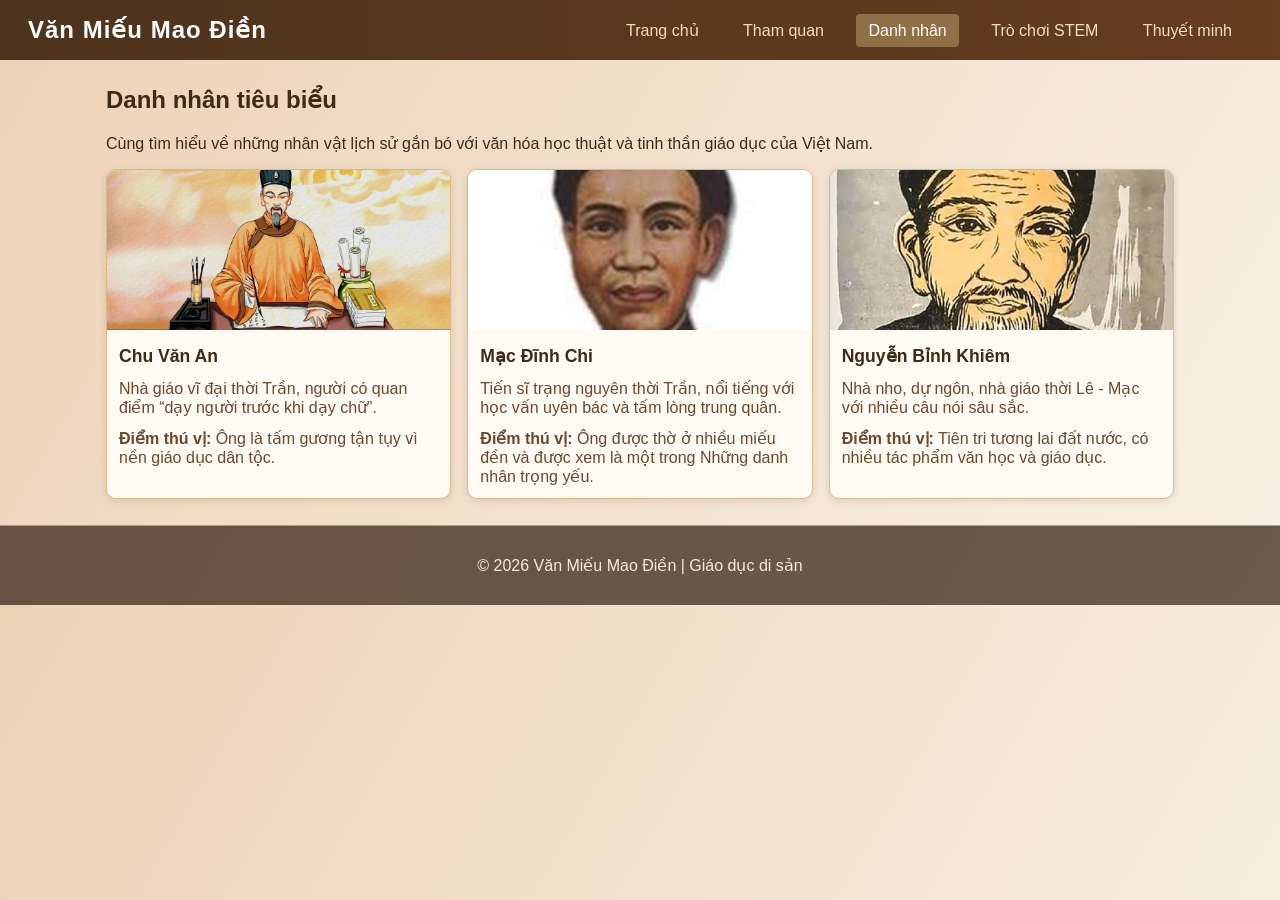
==== heroes.html @ 190a0b34 "Add Văn Miếu Mao Điền educational website" ====
<!DOCTYPE html>
<html lang="vi">
<head>
  <meta charset="UTF-8" />
  <meta name="viewport" content="width=device-width, initial-scale=1.0" />
  <title>Danh nhân Văn Miếu Mao Điền</title>
  <link rel="stylesheet" href="style.css" />
</head>
<body>
  <header class="site-header">
    <div class="logo">Văn Miếu Mao Điền</div>
    <nav class="main-nav">
      <a href="index.html">Trang chủ</a>
      <a href="tour.html">Tham quan</a>
      <a href="heroes.html" class="active">Danh nhân</a>
      <a href="stem.html">Trò chơi STEM</a>
      <a href="audio.html">Thuyết minh</a>
    </nav>
  </header>

  <main class="container">
    <section>
      <h1>Danh nhân tiêu biểu</h1>
      <p>Cùng tìm hiểu về những nhân vật lịch sử gắn bó với văn hóa học thuật và tinh thần giáo dục của Việt Nam.</p>
      <div class="card-grid">
        <article class="card">
          <img src="Chu Văn An.jpeg" alt="Chu Văn An" />
          <h3>Chu Văn An</h3>
          <p>Nhà giáo vĩ đại thời Trần, người có quan điểm “dạy người trước khi dạy chữ”.</p>
          <p><strong>Điểm thú vị:</strong> Ông là tấm gương tận tụy vì nền giáo dục dân tộc.</p>
        </article>
        <article class="card">
          <img src="Mạc Đĩnh Chi.jpeg" alt="Mạc Đĩnh Chi" />
          <h3>Mạc Đĩnh Chi</h3>
          <p>Tiến sĩ trạng nguyên thời Trần, nổi tiếng với học vấn uyên bác và tấm lòng trung quân.</p>
          <p><strong>Điểm thú vị:</strong> Ông được thờ ở nhiều miếu đền và được xem là một trong Những danh nhân trọng yếu.</p>
        </article>
        <article class="card">
          <img src="Nguyễn Bỉnh Khiêm.jpeg" alt="Nguyễn Bỉnh Khiêm" />
          <h3>Nguyễn Bỉnh Khiêm</h3>
          <p>Nhà nho, dự ngôn, nhà giáo thời Lê - Mạc với nhiều câu nói sâu sắc.</p>
          <p><strong>Điểm thú vị:</strong> Tiên tri tương lai đất nước, có nhiều tác phẩm văn học và giáo dục.</p>
        </article>
      </div>
    </section>
  </main>

  <footer class="site-footer">
    <p>© 2026 Văn Miếu Mao Điền | Giáo dục di sản</p>
  </footer>

  <script src="script.js"></script>
</body>
</html>
---- style.css ----
:root {
  --bg: #f3e7ce;
  --bg-dark: #2f1a0f;
  --panel: #f8f1e5;
  --text: #3e2a19;
  --text-muted: #6a4730;
  --gold: #b8860b;
  --gold-dark: #8f6917;
}
* { box-sizing: border-box; }
body {
  margin: 0;
  font-family: 'Segoe UI', Tahoma, Geneva, Verdana, sans-serif;
  background: linear-gradient(120deg, #edd2b6 0%, #f8f1e5 100%);
  color: var(--text);
}
.site-header {
  background: linear-gradient(90deg, rgba(71,45,23,0.96) 0%, rgba(99,56,27,0.98) 100%);
  color: #fff;
  padding: 16px 28px;
  display: flex;
  align-items: center;
  justify-content: space-between;
  position: sticky;
  top: 0;
  z-index: 100;
}
.logo { font-weight: 700; font-size: 1.5rem; letter-spacing: 1px; }
.main-nav a {
  margin: 0 8px;
  color: #f2dfb5;
  text-decoration: none;
  padding: 8px 12px;
  border-radius: 4px;
}
.main-nav a.active,
.main-nav a:hover { background: rgba(255, 235, 163, 0.3); color: #fff; }
.container { max-width: 1100px; margin: 26px auto; padding: 0 16px; }
.hero { display: grid; grid-template-columns: 1fr 1fr; gap: 24px; align-items: center; background: var(--panel); border: 1px solid #dbc1a2; border-radius: 10px; padding: 24px; }
.hero-text h1 { font-size: 2rem; color: var(--bg-dark); margin-bottom: 12px; }
.hero-text p { line-height: 1.6; color: var(--text-muted); }
.hero-image { width: 100%; border-radius: 10px; object-fit: cover; box-shadow: 0 4px 12px rgba(0,0,0,0.15); }
.btn { border: none; outline: none; cursor: pointer; margin: 4px; border-radius: 8px; font-weight: 600; padding: 10px 16px; }
.btn-primary { background: var(--gold); color: #2f1a0f; }
.btn-primary:hover { background: var(--gold-dark); }
.card-grid { display: grid; grid-template-columns: repeat(auto-fit, minmax(220px, 1fr)); gap: 16px; margin-top: 16px; }
.card { background: #fffaf2; border: 1px solid #deb887; border-radius: 10px; box-shadow: 0 2px 8px rgba(0, 0, 0, 0.11); overflow: hidden; }
.card img { width: 100%; height: 160px; object-fit: cover; }
.card h3 { margin: 12px; font-size: 1.1rem; }
.card p { margin: 0 12px 12px 12px; color: var(--text-muted); }
.stepper { margin: 16px 0; display: flex; gap: 8px; flex-wrap: wrap; }
.step { cursor: pointer; padding: 8px 12px; background: #f2e8d9; border: 1px solid #c9a47e; border-radius: 6px; }
.step.active { background: #b8860b; color: #fff; }
.tour-content { background: #fffaf2; border-radius: 10px; border: 1px solid #dabd9b; padding: 16px; }
.tour-card { display: none; }
.tour-card.active { display: block; }
.tour-card img { width: 100%; border-radius: 8px; height: 320px; object-fit: cover; margin-bottom: 12px; }
.audio-grid { display: grid; grid-template-columns: repeat(auto-fit, minmax(240px, 1fr)); gap: 14px; }
.audio-card { background: #fffaf2; border: 1px solid #dabd9b; border-radius: 12px; padding: 14px; }
.audio-card h3 { margin: 0 0 8px; }
.site-footer { text-align: center; padding: 14px 10px; margin-top: 24px; background: rgba(47, 26, 15, 0.7); color: #f7ebd7; border-top: 1px solid #c49a63; }
.quiz-card { background: #fff9f2; border: 1px solid #d1b395; border-radius: 12px; padding: 18px; }
#answers button { display: block; width: 100%; margin: 8px 0; padding: 10px; text-align: left; border: 1px solid #ad8a68; border-radius: 8px; background: #f9f0e0; }
#answers button:hover { background: #f1e1c3; }
#feedback { margin-top: 10px; font-weight: 600; }
@media(max-width: 900px) {
  .hero { grid-template-columns: 1fr; }
}
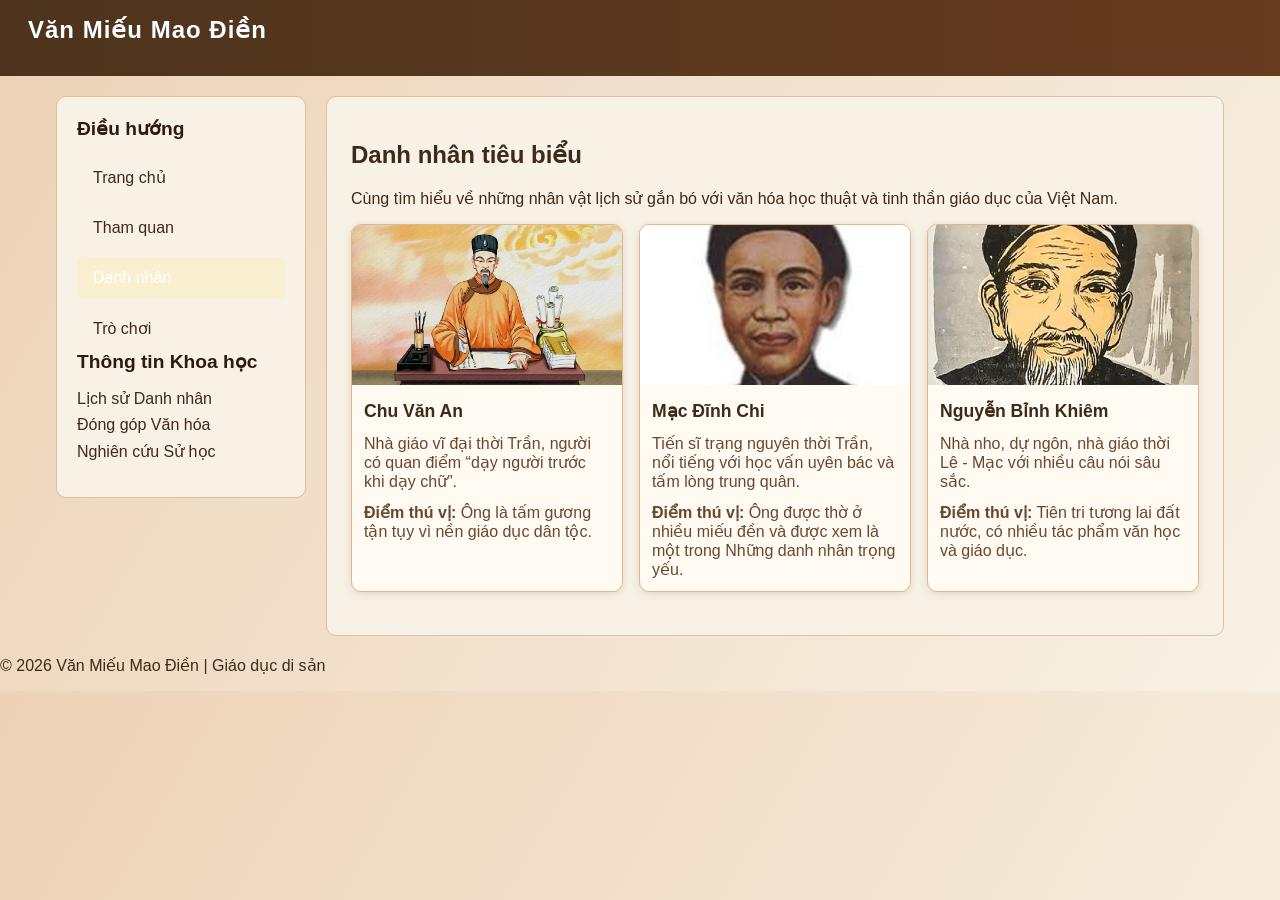
==== commit 6efa39a3: "Update layout to scientific design with sidebar" ====
--- a/heroes.html
+++ b/heroes.html
@@ -9,16 +9,26 @@
 <body>
   <header class="site-header">
     <div class="logo">Văn Miếu Mao Điền</div>
-    <nav class="main-nav">
-      <a href="index.html">Trang chủ</a>
-      <a href="tour.html">Tham quan</a>
-      <a href="heroes.html" class="active">Danh nhân</a>
-      <a href="stem.html">Trò chơi STEM</a>
-      <a href="audio.html">Thuyết minh</a>
-    </nav>
   </header>
 
-  <main class="container">
+  <div class="page-layout">
+    <aside class="sidebar">
+      <h2>Điều hướng</h2>
+      <nav class="main-nav">
+        <a href="index.html">Trang chủ</a>
+        <a href="tour.html">Tham quan</a>
+        <a href="heroes.html" class="active">Danh nhân</a>
+        <a href="stem.html">Trò chơi</a>
+      </nav>
+      <h2>Thông tin Khoa học</h2>
+      <ul>
+        <li><a href="#">Lịch sử Danh nhân</a></li>
+        <li><a href="#">Đóng góp Văn hóa</a></li>
+        <li><a href="#">Nghiên cứu Sử học</a></li>
+      </ul>
+    </aside>
+
+    <main class="main-content">
     <section>
       <h1>Danh nhân tiêu biểu</h1>
       <p>Cùng tìm hiểu về những nhân vật lịch sử gắn bó với văn hóa học thuật và tinh thần giáo dục của Việt Nam.</p>
@@ -44,8 +54,7 @@
       </div>
     </section>
   </main>
-
-  <footer class="site-footer">
+  </div>
     <p>© 2026 Văn Miếu Mao Điền | Giáo dục di sản</p>
   </footer>
 
--- a/style.css
+++ b/style.css
@@ -18,25 +18,68 @@
   background: linear-gradient(90deg, rgba(71,45,23,0.96) 0%, rgba(99,56,27,0.98) 100%);
   color: #fff;
   padding: 16px 28px;
-  display: flex;
-  align-items: center;
-  justify-content: space-between;
   position: sticky;
   top: 0;
   z-index: 100;
 }
-.logo { font-weight: 700; font-size: 1.5rem; letter-spacing: 1px; }
+.logo { font-weight: 700; font-size: 1.5rem; letter-spacing: 1px; margin-bottom: 16px; }
+.main-nav {
+  display: flex;
+  flex-direction: column;
+  gap: 8px;
+}
 .main-nav a {
-  margin: 0 8px;
   color: #f2dfb5;
   text-decoration: none;
-  padding: 8px 12px;
-  border-radius: 4px;
+  padding: 12px 16px;
+  border-radius: 6px;
+  transition: background 0.3s;
 }
 .main-nav a.active,
 .main-nav a:hover { background: rgba(255, 235, 163, 0.3); color: #fff; }
+
+.page-layout {
+  display: grid;
+  grid-template-columns: 250px 1fr;
+  gap: 20px;
+  max-width: 1200px;
+  margin: 20px auto;
+  padding: 0 16px;
+}
+.sidebar {
+  background: var(--panel);
+  border: 1px solid #dbc1a2;
+  border-radius: 10px;
+  padding: 20px;
+  height: fit-content;
+}
+.sidebar h2 {
+  margin-top: 0;
+  color: var(--bg-dark);
+  font-size: 1.2rem;
+}
+.sidebar ul {
+  list-style: none;
+  padding: 0;
+}
+.sidebar li {
+  margin: 8px 0;
+}
+.sidebar a {
+  color: var(--text);
+  text-decoration: none;
+}
+.sidebar a:hover { color: var(--gold); }
+
+.main-content {
+  background: var(--panel);
+  border: 1px solid #dbc1a2;
+  border-radius: 10px;
+  padding: 24px;
+  min-height: 60vh;
+}
 .container { max-width: 1100px; margin: 26px auto; padding: 0 16px; }
-.hero { display: grid; grid-template-columns: 1fr 1fr; gap: 24px; align-items: center; background: var(--panel); border: 1px solid #dbc1a2; border-radius: 10px; padding: 24px; }
+.hero { display: grid; grid-template-columns: 1fr 1fr; gap: 24px; align-items: center; background: var(--panel); border: 1px solid #dbc1a2; border-radius: 10px; padding: 24px; margin-bottom: 20px; }
 .hero-text h1 { font-size: 2rem; color: var(--bg-dark); margin-bottom: 12px; }
 .hero-text p { line-height: 1.6; color: var(--text-muted); }
 .hero-image { width: 100%; border-radius: 10px; object-fit: cover; box-shadow: 0 4px 12px rgba(0,0,0,0.15); }
@@ -44,7 +87,8 @@
 .btn-primary { background: var(--gold); color: #2f1a0f; }
 .btn-primary:hover { background: var(--gold-dark); }
 .card-grid { display: grid; grid-template-columns: repeat(auto-fit, minmax(220px, 1fr)); gap: 16px; margin-top: 16px; }
-.card { background: #fffaf2; border: 1px solid #deb887; border-radius: 10px; box-shadow: 0 2px 8px rgba(0, 0, 0, 0.11); overflow: hidden; }
+.card { background: #fffaf2; border: 1px solid #deb887; border-radius: 10px; box-shadow: 0 2px 8px rgba(0, 0, 0, 0.11); overflow: hidden; transition: transform 0.3s; }
+.card:hover { transform: translateY(-5px); }
 .card img { width: 100%; height: 160px; object-fit: cover; }
 .card h3 { margin: 12px; font-size: 1.1rem; }
 .card p { margin: 0 12px 12px 12px; color: var(--text-muted); }
@@ -65,4 +109,7 @@
 #feedback { margin-top: 10px; font-weight: 600; }
 @media(max-width: 900px) {
   .hero { grid-template-columns: 1fr; }
+  .page-layout { grid-template-columns: 1fr; gap: 10px; }
+  .sidebar { order: 2; padding: 15px; }
+  .main-content { order: 1; }
 }
